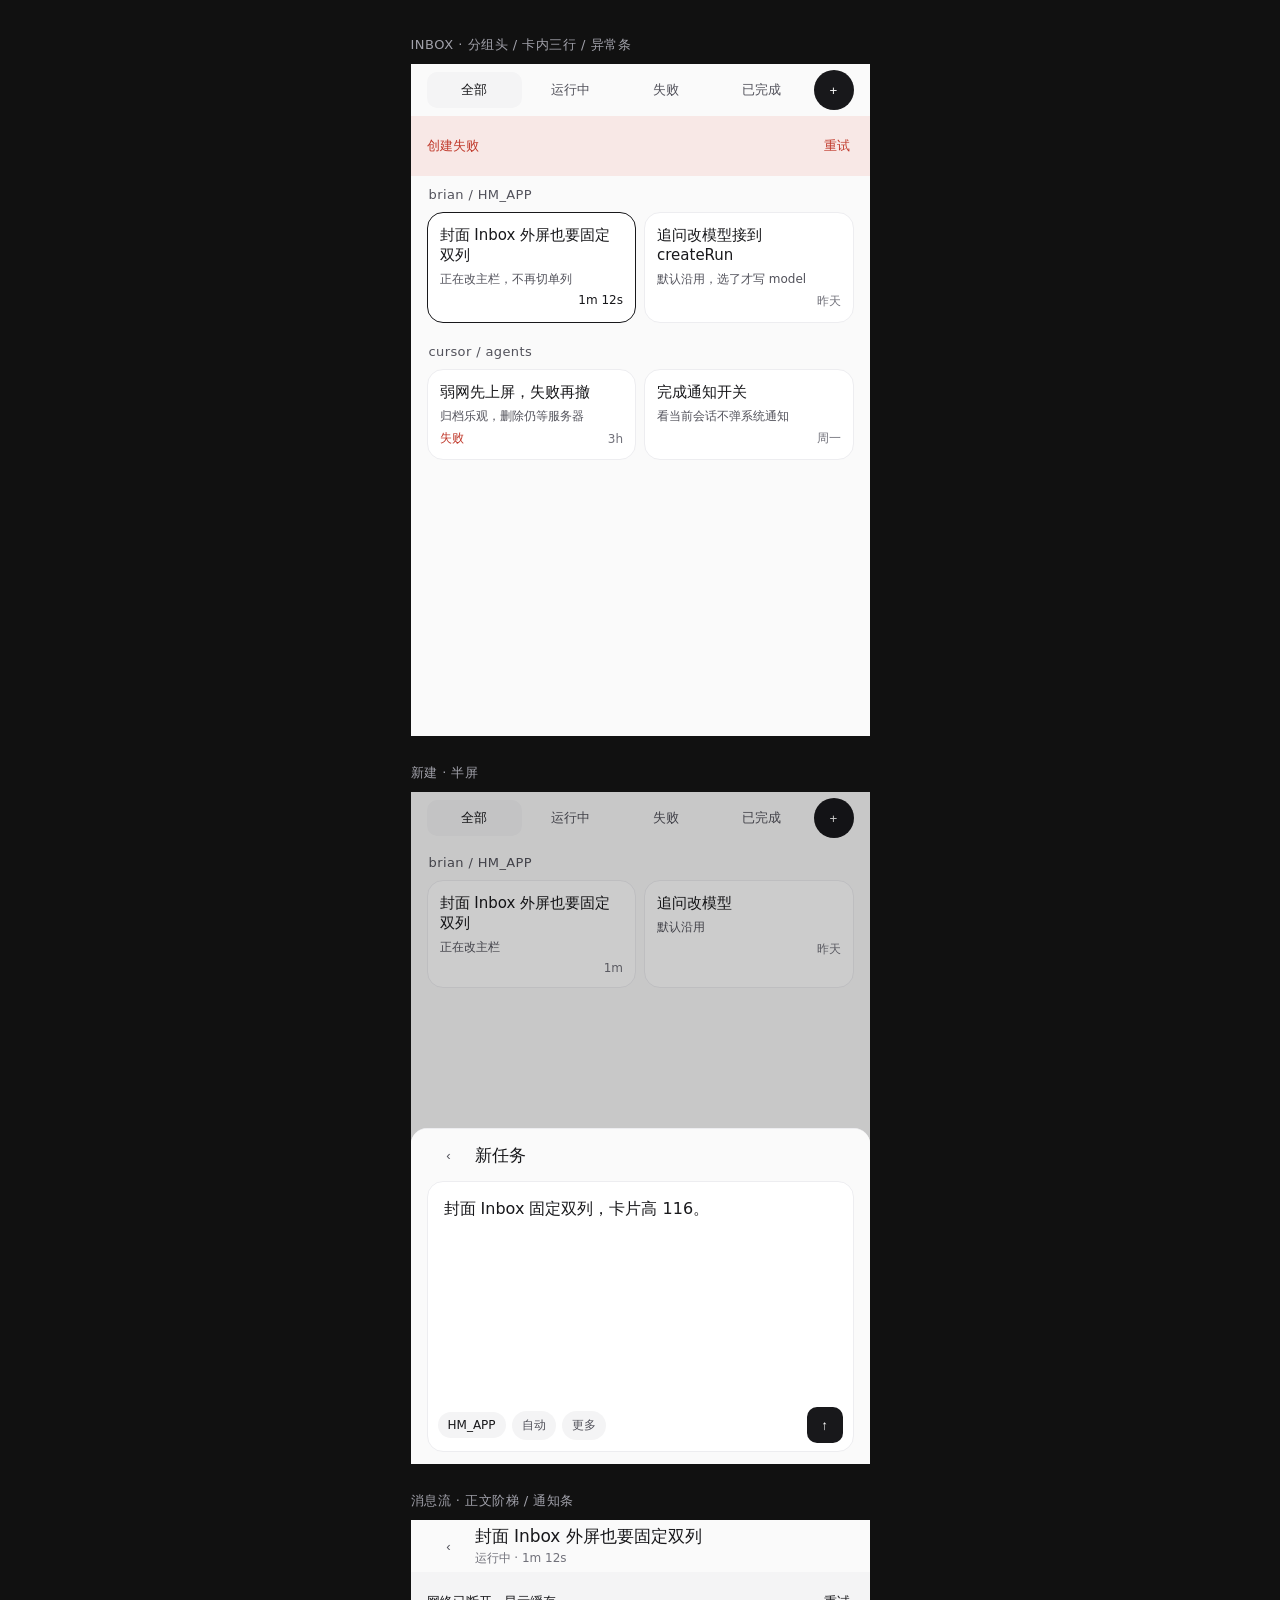
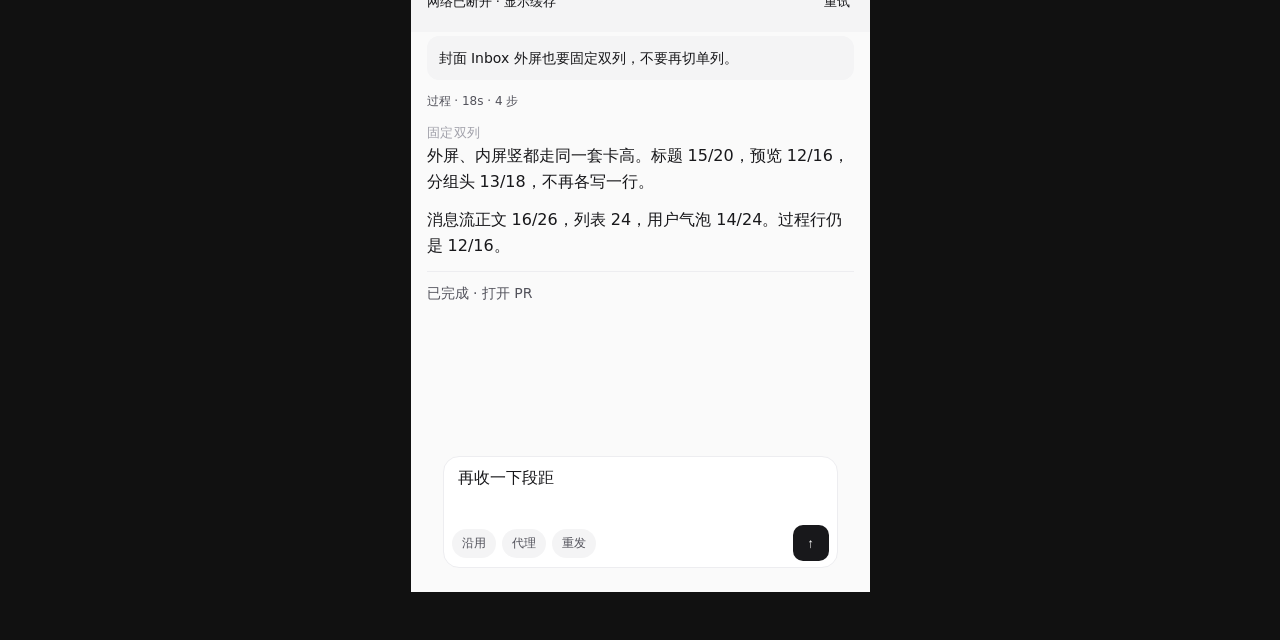
==== designs/cursor-mobile/polish.html @ 97ae353f "feat(harmony): 新建改半屏，追问可选模型，弱网先本地再回滚 Inbox 点加号从底下弹出半屏，键盘起来再拉高。创建/追问/归档失败可撤回重试；英文路径按斜杠折行，不再撑出空洞。  Co-" ====
<!DOCTYPE html>
<html lang="zh-CN" data-theme="app" data-sys="be" data-mode="light">
<head>
  <meta charset="utf-8" />
  <meta name="viewport" content="width=device-width, initial-scale=1, viewport-fit=cover" />
  <title>间距 · 弹层 · 异常条</title>
  <link rel="stylesheet" href="tokens.css" />
  <link rel="stylesheet" href="app.css" />
  <style>
    body { margin: 0; background: #111; color: #FAFAFA; font-family: -apple-system, system-ui, sans-serif; }
    .board { display: grid; grid-template-columns: repeat(3, 459px); gap: 28px; justify-content: center; padding: 36px 24px 48px; }
    .col { display: flex; flex-direction: column; gap: 10px; }
    .col h2 { margin: 0; font-size: 13px; font-weight: 500; color: #A1A1AA; letter-spacing: .04em; }
    .phone { width: 459px; height: 672px; background: var(--bg); overflow: hidden; border-radius: 0; }
    @media (max-width: 1500px) {
      .board { grid-template-columns: 459px; }
    }
  </style>
</head>
<body>
  <div class="board">
    <div class="col">
      <h2>INBOX · 分组头 / 卡内三行 / 异常条</h2>
      <div class="phone" data-theme="app" data-sys="be">
        <div class="screen">
          <div class="chrome">
            <div class="be-filters">
              <span class="be-pill"></span>
              <button class="seg on">全部</button>
              <button class="seg">运行中</button>
              <button class="seg">失败</button>
              <button class="seg">已完成</button>
            </div>
            <div class="chrome-actions">
              <button class="plus round" aria-label="新建">+</button>
            </div>
          </div>
          <div class="banner danger">
            <span style="flex:1">创建失败</span>
            <button class="act" type="button">重试</button>
          </div>
          <div class="inbox-scroll">
            <div class="group">
              <div class="group-h">brian / HM_APP</div>
              <div class="grid">
                <div class="card" data-running="1">
                  <div class="card-top"><div class="card-title">封面 Inbox 外屏也要固定双列</div></div>
                  <div class="card-sub">正在改主栏，不再切单列</div>
                  <div class="card-foot"><span class="time" style="color:var(--run)">1m 12s</span></div>
                </div>
                <div class="card">
                  <div class="card-top"><div class="card-title">追问改模型接到 createRun</div></div>
                  <div class="card-sub">默认沿用，选了才写 model</div>
                  <div class="card-foot"><span class="time">昨天</span></div>
                </div>
              </div>
            </div>
            <div class="group">
              <div class="group-h">cursor / agents</div>
              <div class="grid">
                <div class="card">
                  <div class="card-top"><div class="card-title">弱网先上屏，失败再撤</div></div>
                  <div class="card-sub">归档乐观，删除仍等服务器</div>
                  <div class="card-foot"><span class="st" style="color:var(--err)">失败</span><span class="time">3h</span></div>
                </div>
                <div class="card">
                  <div class="card-top"><div class="card-title">完成通知开关</div></div>
                  <div class="card-sub">看当前会话不弹系统通知</div>
                  <div class="card-foot"><span class="time">周一</span></div>
                </div>
              </div>
            </div>
          </div>
        </div>
      </div>
    </div>

    <div class="col">
      <h2>新建 · 半屏</h2>
      <div class="phone" data-theme="app" data-sys="be">
        <div class="screen">
          <div class="chrome">
            <div class="be-filters">
              <span class="be-pill"></span>
              <button class="seg on">全部</button>
              <button class="seg">运行中</button>
              <button class="seg">失败</button>
              <button class="seg">已完成</button>
            </div>
            <div class="chrome-actions">
              <button class="plus round">+</button>
            </div>
          </div>
          <div class="inbox-scroll">
            <div class="group">
              <div class="group-h">brian / HM_APP</div>
              <div class="grid">
                <div class="card"><div class="card-top"><div class="card-title">封面 Inbox 外屏也要固定双列</div></div><div class="card-sub">正在改主栏</div><div class="card-foot"><span class="time">1m</span></div></div>
                <div class="card"><div class="card-top"><div class="card-title">追问改模型</div></div><div class="card-sub">默认沿用</div><div class="card-foot"><span class="time">昨天</span></div></div>
              </div>
            </div>
          </div>
          <button class="sheet-mask" type="button" aria-label="关闭"></button>
          <div class="sheet large">
            <div class="screen">
              <div class="bar">
                <button class="icon-btn" aria-label="关闭">‹</button>
                <div class="bar-title">新任务</div>
              </div>
              <div class="prompt-shell fill">
                <textarea class="prompt-ta" placeholder="要做什么？目标和约束">封面 Inbox 固定双列，卡片高 116。</textarea>
                <div class="prompt-tools">
                  <button class="chip warn">HM_APP</button>
                  <button class="chip">自动</button>
                  <button class="chip">更多</button>
                  <button class="send on" style="margin-left:auto" aria-label="发送">↑</button>
                </div>
              </div>
            </div>
          </div>
        </div>
      </div>
    </div>

    <div class="col">
      <h2>消息流 · 正文阶梯 / 通知条</h2>
      <div class="phone" data-theme="app" data-sys="be">
        <div class="screen">
          <div class="bar">
            <button class="icon-btn">‹</button>
            <div class="bar-mid">
              <div class="bar-title">封面 Inbox 外屏也要固定双列</div>
              <div class="bar-sub">运行中 · 1m 12s</div>
            </div>
          </div>
          <div class="banner info">
            <span style="flex:1">网络已断开 · 显示缓存</span>
            <button class="act" type="button">重试</button>
          </div>
          <div class="timeline">
            <div class="bubble user">封面 Inbox 外屏也要固定双列，不要再切单列。</div>
            <button class="layer-row" type="button">
              <span class="layer-k">过程 · 18s · 4 步</span>
            </button>
            <div class="answer">
              <h2>固定双列</h2>
              <p>外屏、内屏竖都走同一套卡高。标题 15/20，预览 12/16，分组头 13/18，不再各写一行。</p>
              <p>消息流正文 16/26，列表 24，用户气泡 14/24。过程行仍是 12/16。</p>
            </div>
            <div class="outcome">已完成 · 打开 PR</div>
          </div>
          <div class="prompt-bar">
            <div class="prompt-shell">
              <textarea class="prompt-ta" placeholder="追问…">再收一下段距</textarea>
              <div class="prompt-tools">
                <button class="chip">沿用</button>
                <button class="chip">代理</button>
                <button class="chip">重发</button>
                <button class="send on" style="margin-left:auto">↑</button>
              </div>
            </div>
          </div>
        </div>
      </div>
    </div>
  </div>
</body>
</html>
---- designs/cursor-mobile/tokens.css ----
:root, [data-theme="app"] {
  --bg: #FAFAFA;
  --bg1: #FFFFFF;
  --bg2: #F4F4F5;
  --ink: #18181B;
  --ink2: #52525B;
  --ink3: #71717A;
  --line: #EDEDF0;
  --accent: #C45C26;
  --accent-soft: #F3E0D2;
  --accent-on: #FFFCF6;
  --err: #C0392B;
  --run: #C45C26;
  --field: #FFFFFF;
  --radius-card: 16px;
  --radius-chip: 12px;
  --radius-field: 10px;
  --pad: 16px;
  --icon: 22px;
  --hit: 44px;
  --t-headline: 17px;
  --t-prose: 16px;
  --t-body: 15px;
  --t-callout: 14px;
  --t-caption: 13px;
  --t-micro: 12px;
  --lh-title: 28px;
  --lh-body: 20px;
  --lh-prose: 26px;
  --lh-list: 24px;
  --lh-caption: 18px;
  --lh-micro: 16px;
  --track-group: 0.03em;
  --card-pad: 12px;
  --sec: 12px;
  --w-reg: 400;
  --w-med: 500;
  --font-ui: Geist, -apple-system, BlinkMacSystemFont, "HarmonyOS Sans", system-ui, sans-serif;
  --font-mono: "Geist Mono", ui-monospace, SFMono-Regular, Menlo, monospace;
}

[data-theme="app"][data-mode="dark"] {
  --bg: #191919;
  --bg1: #202020;
  --bg2: #2A2A2A;
  --ink: #E6E6E6;
  --ink2: #9B9B9B;
  --ink3: #6F6F6F;
  --line: #2F2F2F;
  --accent: #E6E6E6;
  --accent-soft: #2F2F2F;
  --accent-on: #191919;
  --err: #E06B63;
  --run: #E6E6E6;
  --field: #202020;
}

[data-type="large"] {
  --t-headline: 19px;
  --t-prose: 18px;
  --t-body: 17px;
  --t-callout: 16px;
  --t-caption: 15px;
  --t-micro: 13px;
  --lh-title: 30px;
  --lh-body: 22px;
  --lh-prose: 28px;
  --lh-list: 26px;
  --lh-caption: 20px;
  --lh-micro: 18px;
}

[data-density="compact"] {
  --card-pad: 10px;
  --pad: 12px;
  --sec: 8px;
}

[data-density="comfortable"] {
  --card-pad: 12px;
  --pad: 16px;
  --sec: 12px;
}

[data-sys="hero"] {
  --accent: #0485F7;
  --accent-soft: #E6F2FE;
  --accent-on: #FFFFFF;
  --run: #0485F7;
}

[data-sys="hero"][data-mode="dark"] {
  --accent: #3B9EFF;
  --accent-soft: #0B2A4A;
  --accent-on: #061018;
  --run: #3B9EFF;
}

[data-sys="be"] {
  --accent: #18181B;
  --accent-soft: #F4F4F5;
  --accent-on: #FAFAFA;
  --run: #18181B;
}

[data-sys="be"][data-mode="dark"] {
  --accent: #E6E6E6;
  --accent-soft: #2F2F2F;
  --accent-on: #191919;
  --run: #E6E6E6;
}
---- designs/cursor-mobile/app.css ----
* { box-sizing: border-box; }
.screen, .theme-frame {
  font-family: var(--font-ui, Geist, -apple-system, BlinkMacSystemFont, "HarmonyOS Sans", system-ui, sans-serif);
  font-weight: var(--w-reg);
  color: var(--ink);
}
.screen { display: flex; flex-direction: column; height: 100%; background: var(--bg); position: relative; }
.chrome, .bar {
  display: flex; align-items: center; gap: 4px;
  padding: 4px var(--pad) 4px;
  flex: 0 0 auto; min-height: var(--hit);
}
.filters { display: flex; gap: 2px; flex: 1; min-width: 0; }
.seg {
  border: 0; background: transparent; color: var(--ink2);
  font-size: var(--t-caption); font-weight: var(--w-reg);
  padding: 0 10px; height: var(--hit); border-radius: 10px; cursor: pointer;
}
.seg.on { background: var(--bg2); color: var(--ink); font-weight: var(--w-med); }
.chrome-actions { display: flex; align-items: center; }
.icon-btn, .plus, .send {
  border: 0; background: transparent; color: var(--ink2);
  width: var(--hit); height: var(--hit); border-radius: 12px;
  cursor: pointer; display: grid; place-items: center; padding: 0;
}
.plus, .send.on { background: var(--accent); color: var(--accent-on); }
.send:not(.on) { color: var(--ink3); }
.bar-title {
  font-size: var(--t-headline); font-weight: var(--w-med); flex: 1; min-width: 0;
  overflow: hidden; text-overflow: ellipsis; white-space: nowrap;
}
.bar-mid { flex: 1; min-width: 0; }
.bar-sub { font-size: var(--t-micro); color: var(--ink3); margin-top: 2px; }
.inbox-scroll { flex: 1; overflow: auto; padding: 2px var(--pad) 16px; }
.inbox-scroll.fit { overflow: hidden; }
.group { margin-bottom: var(--sec); }
.group-h {
  font-size: var(--t-caption); line-height: var(--lh-caption);
  color: var(--ink2); font-weight: var(--w-med);
  letter-spacing: var(--track-group);
  padding: 8px 2px 8px;
}
.grid { display: grid; grid-template-columns: 1fr 1fr; gap: 8px; }
.list { display: flex; flex-direction: column; gap: 4px; }
.card, .row {
  text-align: left; background: var(--bg1); border: 1px solid var(--line);
  border-radius: var(--radius-card); padding: var(--card-pad);
  display: flex; flex-direction: column; gap: 6px;
  cursor: pointer; color: inherit; font-family: inherit;
}
.row { border-radius: 12px; min-height: 0; padding: 10px 12px; gap: 4px; }
.card[data-running="1"], .row[data-running="1"] { border-color: var(--run); }
.row[data-on="1"] { background: var(--bg2); }
.card-top { display: flex; align-items: flex-start; gap: 8px; }
.card-title {
  font-size: var(--t-body); font-weight: var(--w-med); line-height: var(--lh-body);
  flex: 1; min-width: 0;
  display: -webkit-box; -webkit-line-clamp: 2; -webkit-box-orient: vertical; overflow: hidden;
}
.row .card-title { -webkit-line-clamp: 1; }
.card-sub {
  font-size: var(--t-micro); color: var(--ink2); line-height: var(--lh-micro);
  display: -webkit-box; -webkit-line-clamp: 2; -webkit-box-orient: vertical; overflow: hidden;
}
.card-foot { display: flex; align-items: center; gap: 8px; font-size: var(--t-micro); color: var(--ink3); }
.search-bar { flex: 1; display: flex; align-items: center; gap: 8px; min-width: 0; }
.search-bar input {
  flex: 1; min-width: 0; height: 36px; border: 0; background: var(--bg2);
  border-radius: 10px; padding: 0 12px; font-size: var(--t-callout);
  color: var(--ink); font-family: inherit; outline: none;
}
.search-bar input::placeholder { color: var(--ink3); }
.text-btn {
  border: 0; background: transparent; color: var(--ink2);
  font-size: var(--t-caption); font-family: inherit; cursor: pointer; padding: 0;
  flex: 0 0 auto;
}
.empty { font-size: var(--t-caption); color: var(--ink3); padding: 28px 4px; }
.empty-act { margin-top: 10px; color: var(--ink); }
.pr { font-weight: var(--w-med); color: var(--ink); }
.time { margin-left: auto; }
.st { font-weight: var(--w-med); }
.canvas {
  flex: 1; border: 0; resize: none; background: transparent;
  padding: 8px 20px 12px; font-size: var(--t-headline); line-height: var(--lh-prose);
  color: var(--ink); font-family: inherit; outline: none; font-weight: var(--w-reg);
}
.canvas.flush { padding-left: var(--pad); padding-right: var(--pad); }
.canvas::placeholder { color: var(--ink3); }
.canvas-pad { flex: 1; display: flex; }
.chip-row { display: flex; gap: 8px; overflow-x: auto; padding: 8px var(--pad) 12px; scrollbar-width: none; }
.chip-row.tight { padding: 0 0 8px; }
.chip {
  flex: 0 0 auto; font-size: var(--t-micro); color: var(--ink2);
  background: var(--bg2); padding: 6px 10px; border-radius: 999px;
  border: 0; font-family: inherit; cursor: pointer; font-weight: var(--w-reg);
}
.chip.warn { color: var(--accent); background: var(--accent-soft); }
.chip.on { background: var(--ink); color: var(--bg); }
.timeline { flex: 1; overflow: auto; padding: 4px var(--pad) 8px; }
.timeline .answer { margin-top: 8px; }
.bubble.user {
  background: var(--bg2); border-radius: 12px; padding: 10px 12px;
  font-size: var(--t-callout); line-height: var(--lh-list); color: var(--ink);
  margin-bottom: 8px;
}
.run-h {
  display: flex; justify-content: center; align-items: center; gap: 10px;
  font-size: var(--t-micro); color: var(--ink3); margin: 4px 0 6px;
}
.elapsed { color: var(--ink2); font-variant-numeric: tabular-nums; }
.layer-row {
  width: 100%; display: flex; align-items: baseline; gap: 8px;
  background: transparent; border: 0; padding: 5px 0;
  font-size: var(--t-micro); color: var(--ink3);
  font-family: inherit; cursor: pointer; text-align: left;
}
.layer-k { font-weight: var(--w-med); color: var(--ink2); flex: 0 0 auto; }
.layer-live {
  flex: 1; min-width: 0; overflow: hidden;
  text-overflow: ellipsis; white-space: nowrap;
}
.layer-body {
  font-size: var(--t-micro); color: var(--ink3); line-height: var(--lh-micro);
  padding: 0 0 8px;
}
.layer-body .mono { font-family: ui-monospace, SFMono-Regular, Menlo, monospace; padding: 2px 0; }
.now {
  font-size: var(--t-caption); color: var(--run); font-weight: var(--w-med);
  padding: 6px 0 8px;
}
.work { display: flex; flex-wrap: wrap; gap: 6px; margin: 6px 0 16px; }
.work.live { margin-top: 0; }
.file-pill {
  font-size: var(--t-micro); color: var(--ink); background: var(--bg2);
  padding: 5px 8px; border-radius: 8px;
  font-family: ui-monospace, SFMono-Regular, Menlo, monospace;
  border: 0; cursor: default;
}
.file-pill.branch { color: var(--ink2); cursor: pointer; }
.file-pill.act {
  cursor: pointer; font-weight: var(--w-med);
  background: var(--ink); color: var(--bg);
  font-family: inherit;
}
.answer { margin-top: 10px; }
.answer p {
  font-size: var(--t-prose); line-height: var(--lh-prose);
  color: var(--ink); margin: 0 0 12px;
}
.answer h2 {
  font-size: var(--t-headline); font-weight: var(--w-med);
  line-height: var(--lh-body); margin: 18px 0 8px;
}
.answer ul { margin: 0 0 12px; padding: 0 0 0 18px; }
.answer li {
  font-size: var(--t-prose); line-height: var(--lh-prose);
  margin: 0 0 6px;
}
.answer code {
  font-family: ui-monospace, SFMono-Regular, Menlo, monospace;
  font-size: 13px; background: var(--bg2); padding: 1px 5px; border-radius: 4px;
}
.code {
  background: var(--bg2); border-radius: 10px; margin: 4px 0 14px; overflow: hidden;
}
.code-h {
  display: flex; justify-content: space-between;
  font-size: var(--t-micro); color: var(--ink3); padding: 6px 10px;
}
.code pre {
  margin: 0; padding: 4px 10px 12px;
  font-size: 13px; line-height: 19px; color: var(--ink);
  font-family: ui-monospace, SFMono-Regular, Menlo, monospace;
  white-space: pre-wrap;
}
.outcome {
  display: flex; align-items: center; gap: 8px;
  margin-top: 8px; padding-top: 12px; border-top: 1px solid var(--line);
  font-size: var(--t-callout); line-height: var(--lh-caption); color: var(--ink2);
}
.composer, .prompt-row, .signal-compose {
  display: flex; align-items: center; gap: 6px;
  padding: 8px var(--pad) 14px;
}
.prompt-bar { padding: 8px var(--pad) 14px; }
.field {
  flex: 1; background: var(--field); border: 1px solid var(--line);
  border-radius: var(--radius-field); height: 40px;
  display: flex; align-items: center; padding: 0 10px;
  color: var(--ink3); font-size: var(--t-callout);
}
.set-list { padding: 4px var(--pad) 20px; display: flex; flex-direction: column; gap: 4px; overflow: auto; }
.set-card { background: var(--bg1); border: 1px solid var(--line); border-radius: 16px; padding: 14px; }
.set-card.tight { padding: 4px 14px; }
.set-row {
  display: flex; justify-content: space-between; align-items: center;
  width: 100%; font-size: var(--t-body); min-height: 48px;
  background: transparent; border: 0; color: inherit; font-family: inherit; cursor: pointer; padding: 0;
}
.set-row.static { cursor: default; }
.set-lab { display: flex; flex-direction: column; align-items: flex-start; gap: 2px; text-align: left; }
.set-hint { font-size: var(--t-micro); color: var(--ink3); font-weight: var(--w-reg); }
.set-k { font-size: var(--t-caption); color: var(--ink2); margin: 12px 2px 4px; }
.set-list > .set-k:first-child { margin-top: 4px; }
.set-v { font-size: var(--t-callout); }
.set-id { display: flex; justify-content: space-between; align-items: flex-start; gap: 12px; }
.set-who { font-size: var(--t-micro); color: var(--ink3); margin-top: 4px; }
.mono { font-family: ui-monospace, SFMono-Regular, Menlo, monospace; }
.dim { color: var(--ink3); }
.theme-row { display: flex; gap: 8px; flex-wrap: wrap; }
.split { display: flex; height: 100%; width: 100%; }
.split-master { width: 38%; min-width: 0; height: 100%; border-right: 1px solid var(--line); }
.split-detail { flex: 1; min-width: 0; height: 100%; }

.filters.track {
  background: var(--bg2); border-radius: 12px; padding: 2px; gap: 0;
}
.filters.track .seg { height: 40px; border-radius: 10px; }
.filters.track .seg.on { background: var(--bg1); }
.plus.round { border-radius: 999px; width: 40px; height: 40px; }
.split-master .icon-btn { width: 40px; height: 40px; }
.split-master .plus.round { width: 36px; height: 36px; }
.split-master .be-filters .seg { padding: 0 2px; }

.prompt-shell {
  margin: 0 var(--pad) 12px;
  background: var(--bg1);
  border: 1px solid var(--line);
  border-radius: 16px;
  padding: 10px 10px 8px;
}
.prompt-shell.fill {
  flex: 1; display: flex; flex-direction: column; min-height: 0;
}
.prompt-shell:not(.fill) { padding: 6px 8px 6px; margin-bottom: 10px; }
.prompt-shell:not(.fill) .prompt-ta { min-height: 36px; padding: 2px 6px 4px; }
.prompt-ta {
  width: 100%; min-height: 48px; max-height: 180px;
  border: 0; resize: none; background: transparent;
  font-size: var(--t-prose); line-height: var(--lh-prose); color: var(--ink);
  font-family: inherit; outline: none; padding: 4px 6px 8px;
}
.prompt-shell.fill .prompt-ta { flex: 1; max-height: none; min-height: 120px; }
.prompt-ta::placeholder { color: var(--ink3); }
.prompt-tools { display: flex; align-items: center; gap: 6px; }
.prompt-tools span { display: flex; align-items: center; gap: 6px; }
.prompt-tools .send, .prompt-tools .send.on { width: 36px; height: 36px; border-radius: 10px; }
.prompt-tools .send.stop { background: var(--ink); color: var(--bg); }
.prompt-shell.shake { animation: be-shake .45s ease; }
@keyframes be-shake {
  0%, 100% { transform: translateX(0); }
  16% { transform: translateX(-6px); }
  32% { transform: translateX(6px); }
  48% { transform: translateX(-4px); }
  64% { transform: translateX(4px); }
  80% { transform: translateX(-2px); }
}
.be-check {
  width: 20px; height: 20px; color: var(--ink); margin-left: auto;
}
.be-check path {
  fill: none; stroke: currentColor; stroke-width: 2.5;
  stroke-linecap: round; stroke-linejoin: round;
  stroke-dasharray: 28; stroke-dashoffset: 28;
  animation: be-draw .35s ease-out forwards;
}
@keyframes be-draw { to { stroke-dashoffset: 0; } }
.prompt-tools .be-check { margin-left: auto; }
.new-pad { flex: 1; min-height: 0; padding: 8px var(--pad); }
.be-steps { padding: 0 0 8px 2px; }
.be-step {
  font-size: var(--t-micro); color: var(--ink3); line-height: 18px;
  padding: 3px 0;
}
.sys-tag { font-size: var(--t-micro); color: var(--ink3); padding: 0 var(--pad) 4px; }

[data-sys="be"] .card,
[data-sys="be"] .row {
  transition: transform .18s ease;
}
[data-sys="be"] .card:active,
[data-sys="be"] .row:active { transform: scale(0.98); }
[data-sys="be"] .time { font-variant-numeric: tabular-nums; }

.be-filters {
  position: relative;
  display: grid;
  grid-template-columns: repeat(4, 1fr);
  flex: 1; min-width: 0;
}
.be-pill {
  position: absolute; top: 4px; bottom: 4px; left: 0;
  width: 25%;
  background: var(--bg2);
  border-radius: 10px;
  transition: transform .22s ease;
  pointer-events: none;
}
.be-filters .seg { position: relative; z-index: 1; width: 100%; padding: 0 4px; }
.be-filters .seg.on { background: transparent; }

.be-shimmer { animation: be-dim 1.2s ease-in-out infinite; }
@keyframes be-dim {
  0%, 100% { opacity: 1; }
  50% { opacity: .42; }
}
.be-kind { color: var(--ink3); margin-right: 6px; }
.be-actions {
  display: flex; gap: 6px; padding: 0 0 8px;
  animation: be-rise .2s ease;
}
@keyframes be-rise {
  from { opacity: 0; transform: translateY(4px); }
  to { opacity: 1; transform: none; }
}
.follow { display: flex; flex-direction: column; gap: 4px; margin: 10px 0 2px; }
.follow button {
  text-align: left; border: 0; background: var(--bg2); color: var(--ink);
  font-size: var(--t-callout); line-height: 20px;
  padding: 7px 10px; border-radius: 10px;
  font-family: inherit; cursor: pointer;
}
.be-sw {
  width: 44px; height: 26px; border: 0; border-radius: 999px;
  background: var(--bg2); position: relative; cursor: pointer; padding: 0;
  transition: background .2s ease;
}
.be-sw.on { background: var(--ink); }
.be-sw-thumb {
  position: absolute; top: 3px; left: 3px;
  width: 20px; height: 20px; border-radius: 50%;
  background: var(--bg1);
  transition: transform .22s cubic-bezier(.2, .8, .2, 1);
}
.be-sw.on .be-sw-thumb { transform: translateX(18px); }
.prompt-ta.auto { overflow: hidden; }
.layer-open {
  max-height: 160px; overflow: hidden;
  animation: be-open .22s ease;
}
@keyframes be-open {
  from { max-height: 0; opacity: 0; }
  to { max-height: 160px; opacity: 1; }
}
.fail-row {
  display: flex; align-items: baseline; justify-content: space-between;
  gap: 12px; padding: 4px 0 12px;
  font-size: var(--t-callout);
}
.fail-row .why { color: var(--err); font-weight: var(--w-med); }
.sheet-mask { position: absolute; inset: 0; z-index: 8; border: 0; background: rgba(0,0,0,.2); padding: 0; }
.sheet {
  position: absolute; left: 0; right: 0; bottom: 0; z-index: 9;
  background: var(--bg1); border-top: 1px solid var(--line);
  padding: 6px var(--pad) 14px;
}
.sheet.large {
  height: 50%;
  border-radius: 16px 16px 0 0;
  padding: 0;
  display: flex;
  flex-direction: column;
  overflow: hidden;
}
.sheet.large .screen { height: 100%; }
.banner {
  display: flex; align-items: center; gap: 8px;
  width: 100%; min-height: 44px;
  padding: 8px var(--pad);
  font-size: var(--t-caption); line-height: var(--lh-caption);
  border: 0; text-align: left; font-family: inherit;
}
.banner.info { background: var(--bg2); color: var(--ink); }
.banner.warn { background: var(--accent-soft); color: var(--ink); }
.banner.danger { background: #F8E8E6; color: var(--err); }
[data-mode="dark"] .banner.danger { background: #3A2220; }
.banner .act {
  flex: 0 0 auto; border: 0; background: transparent;
  color: inherit; font-size: var(--t-caption); font-weight: var(--w-med);
  font-family: inherit; cursor: pointer; padding: 0 4px;
  min-height: 44px;
}
.sheet-item {
  display: block; width: 100%; height: 48px; border: 0; background: transparent;
  text-align: left; font-size: var(--t-body); color: var(--ink);
  font-family: inherit; cursor: pointer; padding: 0;
}
.sheet-item.danger { color: var(--err); }
.toast {
  position: absolute; left: 50%; bottom: 72px; transform: translateX(-50%);
  z-index: 10; background: var(--ink); color: var(--bg);
  font-size: var(--t-micro); padding: 6px 12px; border-radius: 999px;
  white-space: nowrap;
}
.swap-box { margin-top: 12px; display: flex; flex-direction: column; align-items: flex-start; gap: 8px; }
.set-field {
  width: 100%; height: 40px; border: 1px solid var(--line); border-radius: 10px;
  padding: 0 10px; font-size: var(--t-callout); background: var(--field);
  color: var(--ink); font-family: inherit; outline: none;
}
@media (prefers-reduced-motion: reduce) {
  .be-shimmer, .prompt-shell.shake, .be-check path,
  .be-pill, .be-sw-thumb, .be-actions, .layer-open,
  [data-sys="be"] .card, [data-sys="be"] .row { animation: none; transition: none; }
}
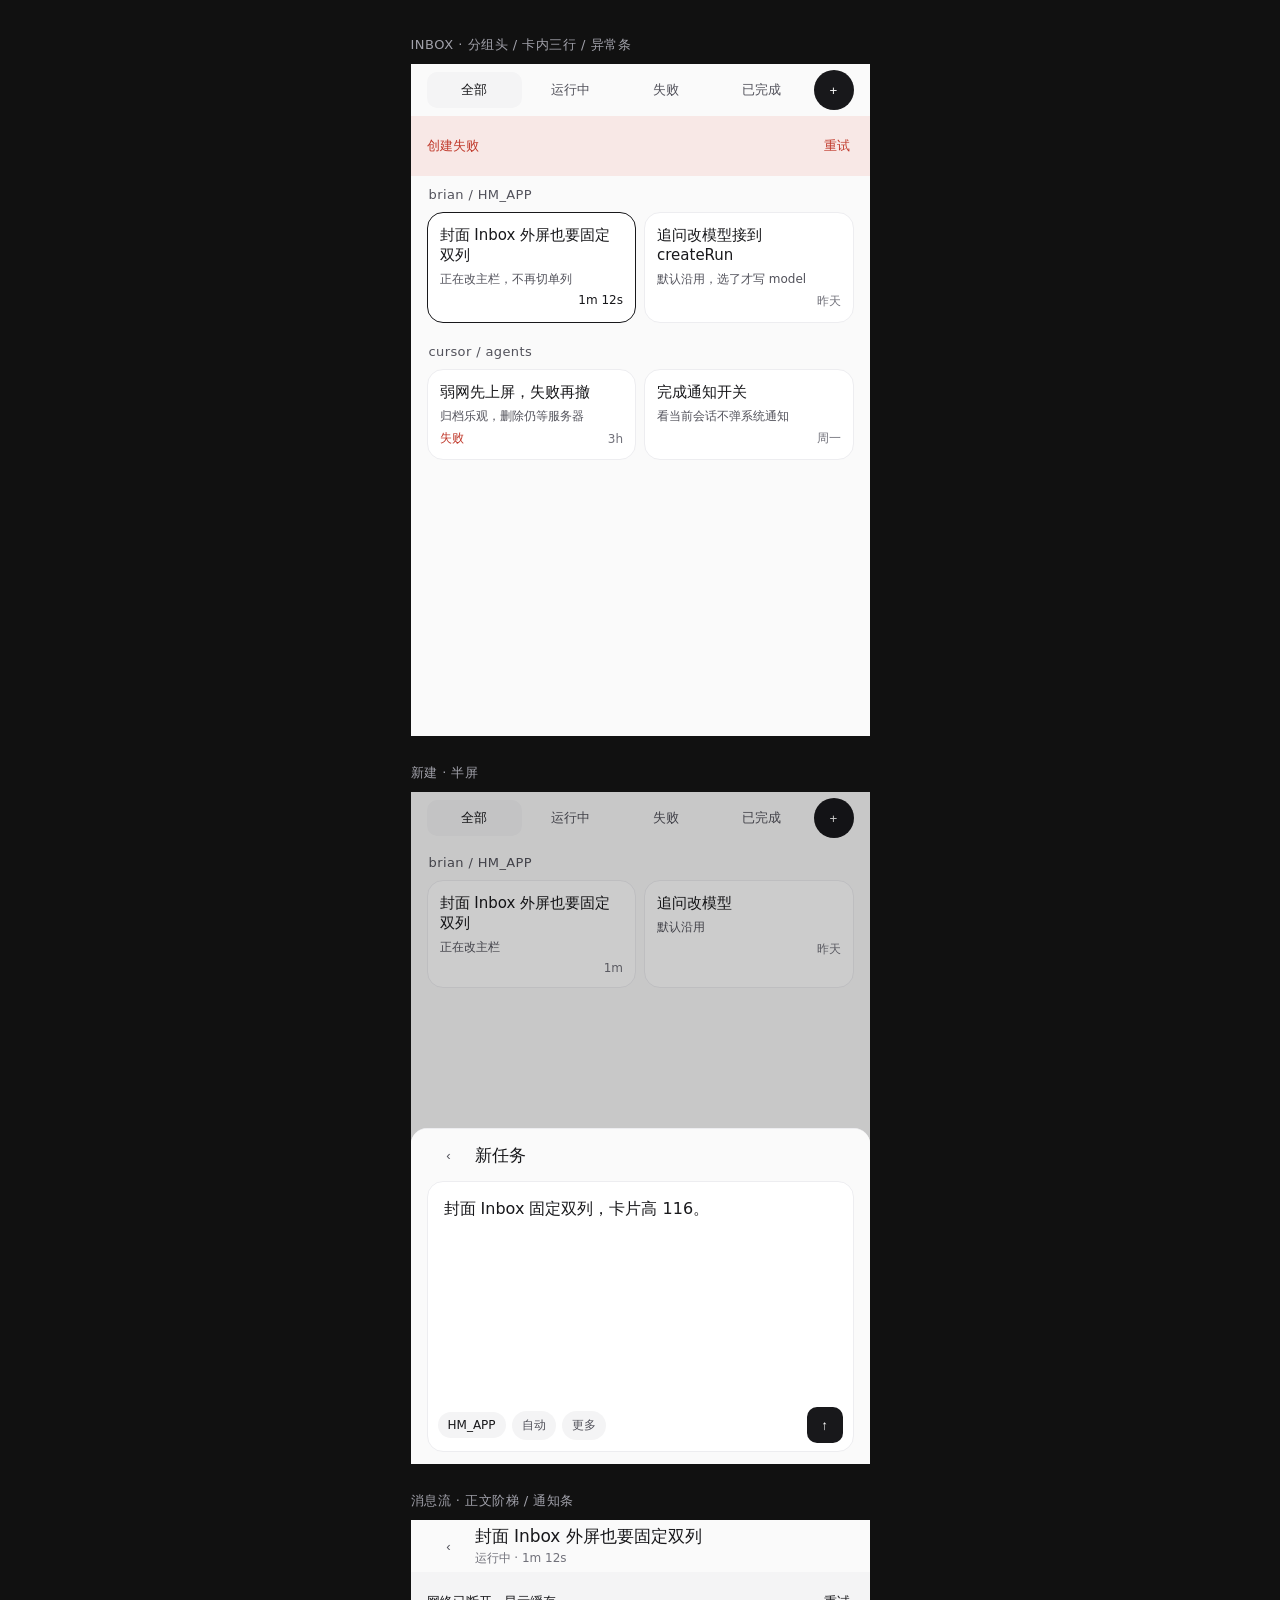
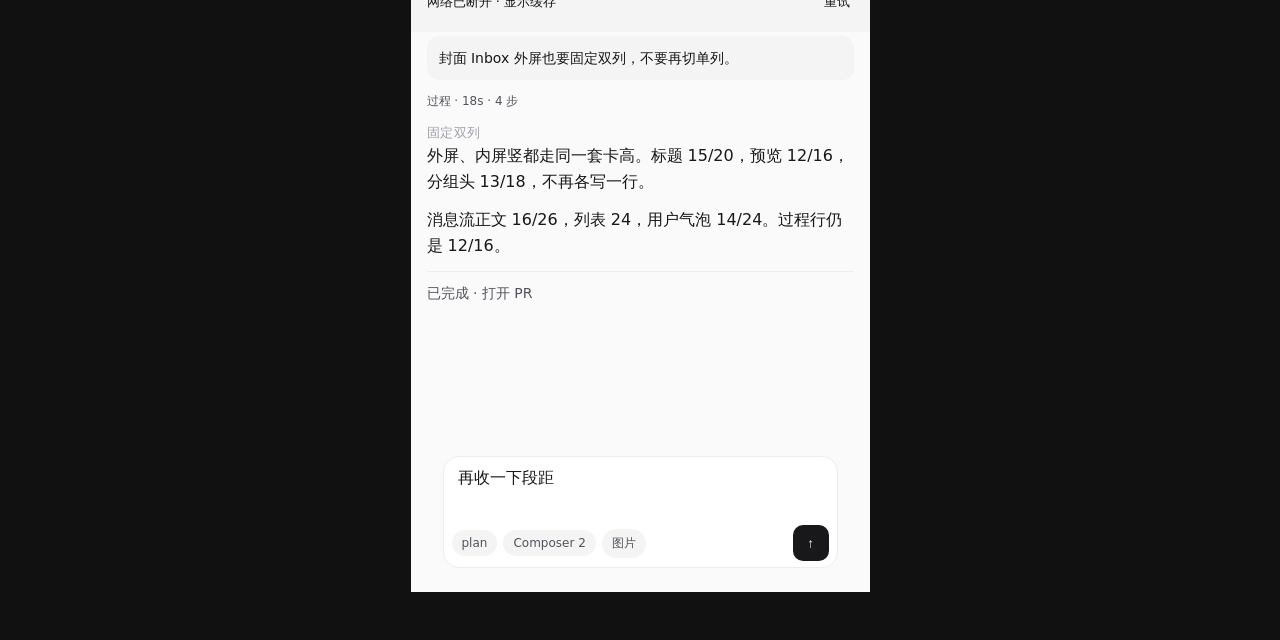
==== commit a4357984: "fix(harmony): 新建半屏跟键盘收，追问芯片改英文短名 弹层高度跟着键盘剩余空间走，不再拉成近全屏。追问顺序改为 agent/plan、模型、图片；能力进右上角更多。芯片写实际模型名，eff" ====
--- a/designs/cursor-mobile/polish.html
+++ b/designs/cursor-mobile/polish.html
@@ -153,9 +153,9 @@
             <div class="prompt-shell">
               <textarea class="prompt-ta" placeholder="追问…">再收一下段距</textarea>
               <div class="prompt-tools">
-                <button class="chip">沿用</button>
-                <button class="chip">代理</button>
-                <button class="chip">重发</button>
+                <button class="chip">plan</button>
+                <button class="chip">Composer 2</button>
+                <button class="chip">图片</button>
                 <button class="send on" style="margin-left:auto">↑</button>
               </div>
             </div>
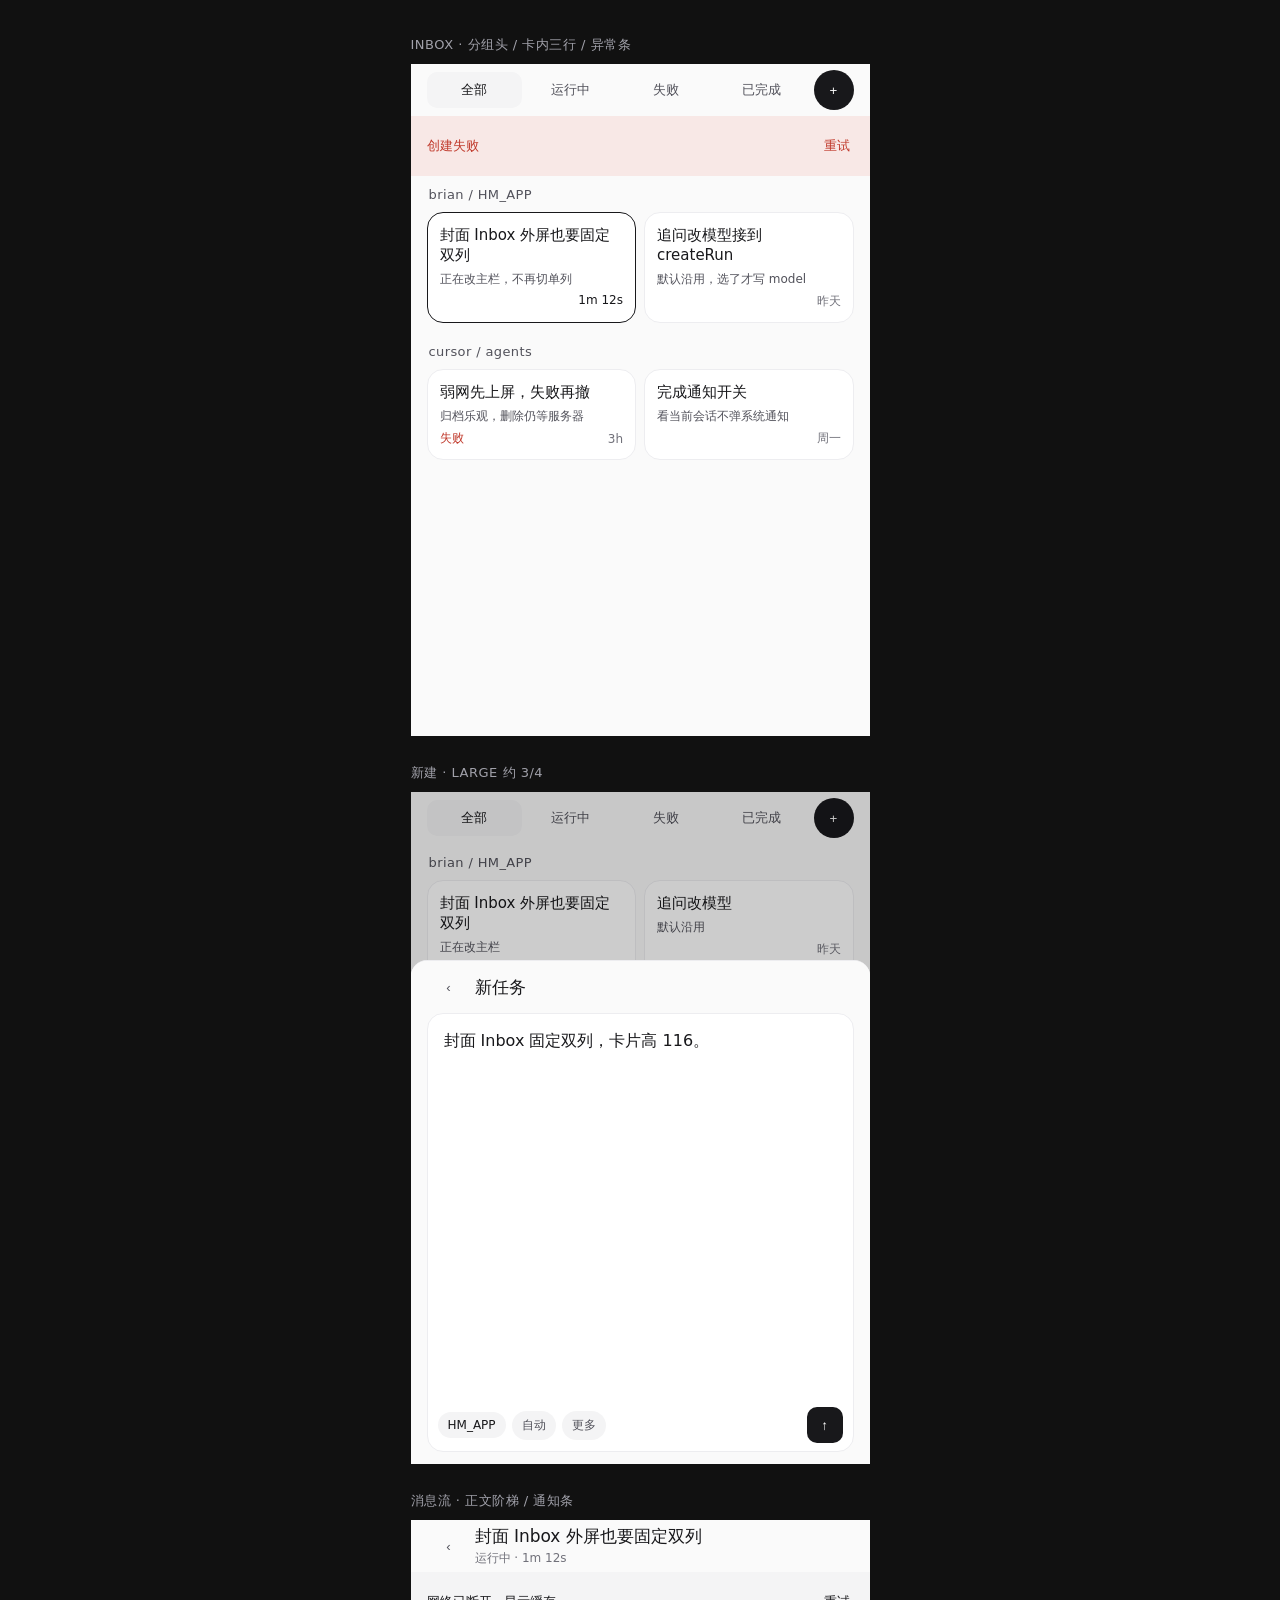
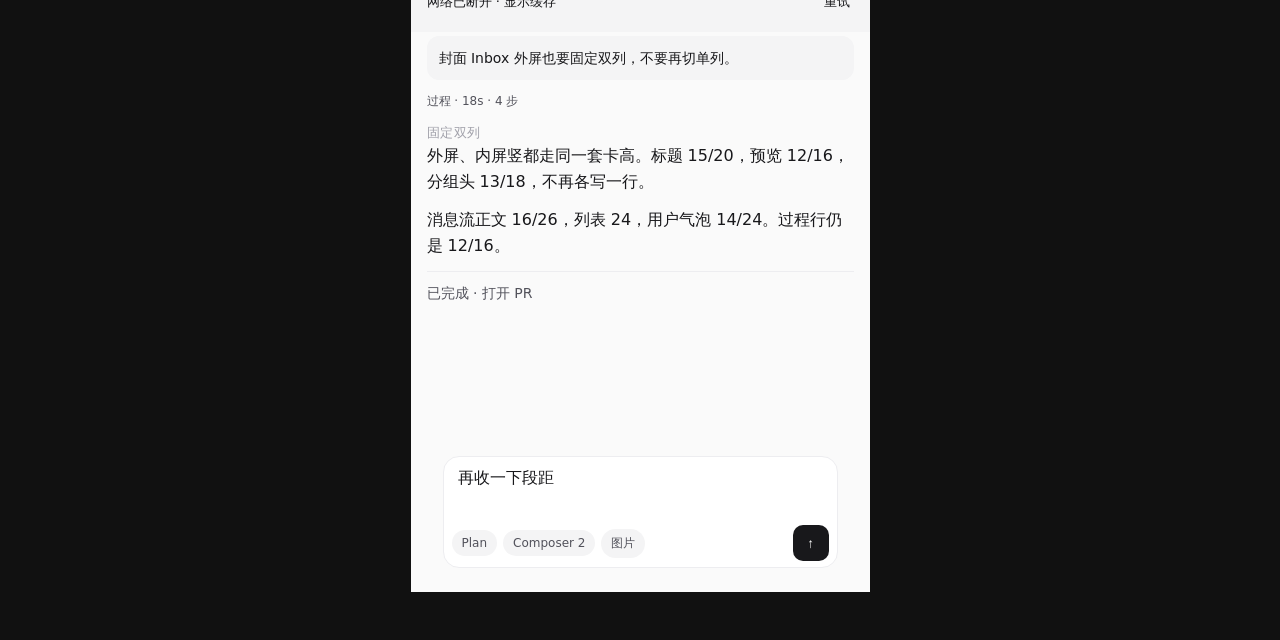
==== commit b4add957: "feat(harmony): 交互动效收成按压与布局两档 分组、筛选和按钮不再硬切；追问芯片改 Agent/Plan，effort 写英文深度。  Co-authored-by: Cursor <cu" ====
--- a/designs/cursor-mobile/polish.html
+++ b/designs/cursor-mobile/polish.html
@@ -76,7 +76,7 @@
     </div>
 
     <div class="col">
-      <h2>新建 · 半屏</h2>
+      <h2>新建 · LARGE 约 3/4</h2>
       <div class="phone" data-theme="app" data-sys="be">
         <div class="screen">
           <div class="chrome">
@@ -153,7 +153,7 @@
             <div class="prompt-shell">
               <textarea class="prompt-ta" placeholder="追问…">再收一下段距</textarea>
               <div class="prompt-tools">
-                <button class="chip">plan</button>
+                <button class="chip">Plan</button>
                 <button class="chip">Composer 2</button>
                 <button class="chip">图片</button>
                 <button class="send on" style="margin-left:auto">↑</button>
--- a/designs/cursor-mobile/app.css
+++ b/designs/cursor-mobile/app.css
@@ -356,7 +356,7 @@
   padding: 6px var(--pad) 14px;
 }
 .sheet.large {
-  height: 50%;
+  height: 75%;
   border-radius: 16px 16px 0 0;
   padding: 0;
   display: flex;
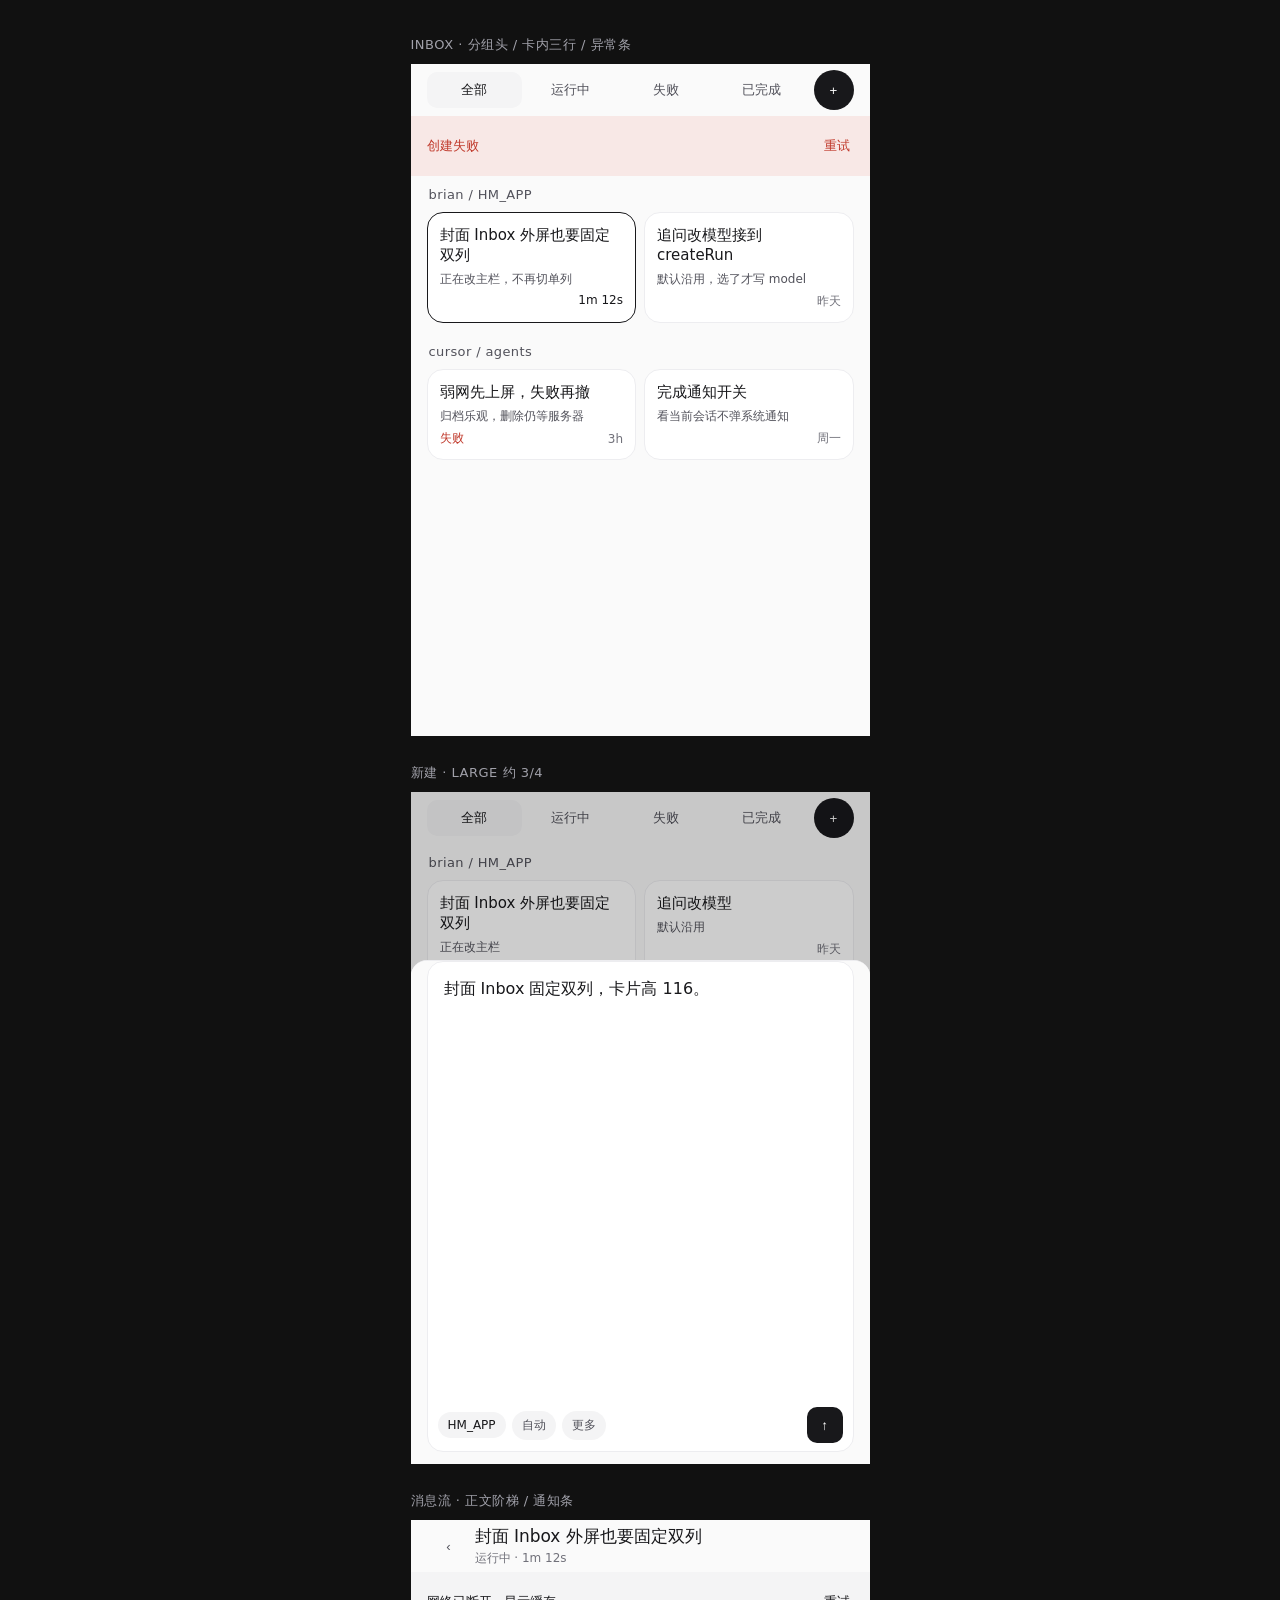
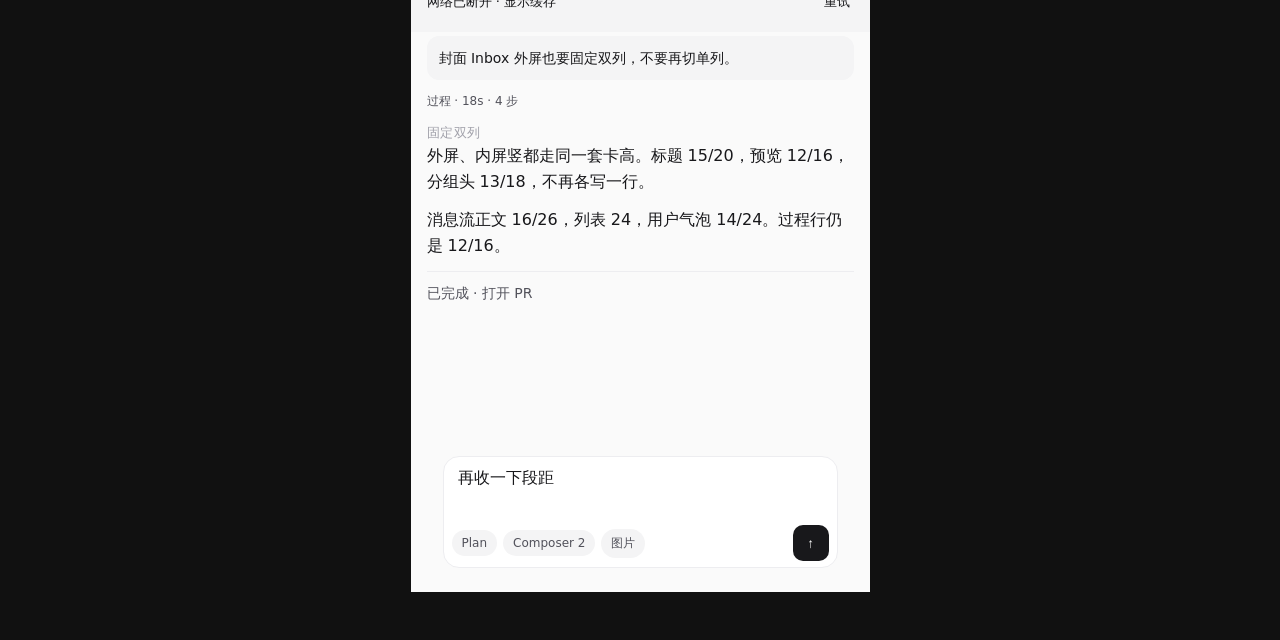
==== commit 53319a13: "feat(harmony): 新建半屏选仓、应用内裁头像，追问和刷新有结果反馈 仓库双列展示最近五项并加「全部」，分支并进仓库芯片；追问收成单行并按键盘高度顶起；相册裁切改应用内圆形蒙版，加载结束用 " ====
--- a/designs/cursor-mobile/polish.html
+++ b/designs/cursor-mobile/polish.html
@@ -103,12 +103,8 @@
           <button class="sheet-mask" type="button" aria-label="关闭"></button>
           <div class="sheet large">
             <div class="screen">
-              <div class="bar">
-                <button class="icon-btn" aria-label="关闭">‹</button>
-                <div class="bar-title">新任务</div>
-              </div>
               <div class="prompt-shell fill">
-                <textarea class="prompt-ta" placeholder="要做什么？目标和约束">封面 Inbox 固定双列，卡片高 116。</textarea>
+                <textarea class="prompt-ta" placeholder="新任务：目标和约束">封面 Inbox 固定双列，卡片高 116。</textarea>
                 <div class="prompt-tools">
                   <button class="chip warn">HM_APP</button>
                   <button class="chip">自动</button>
